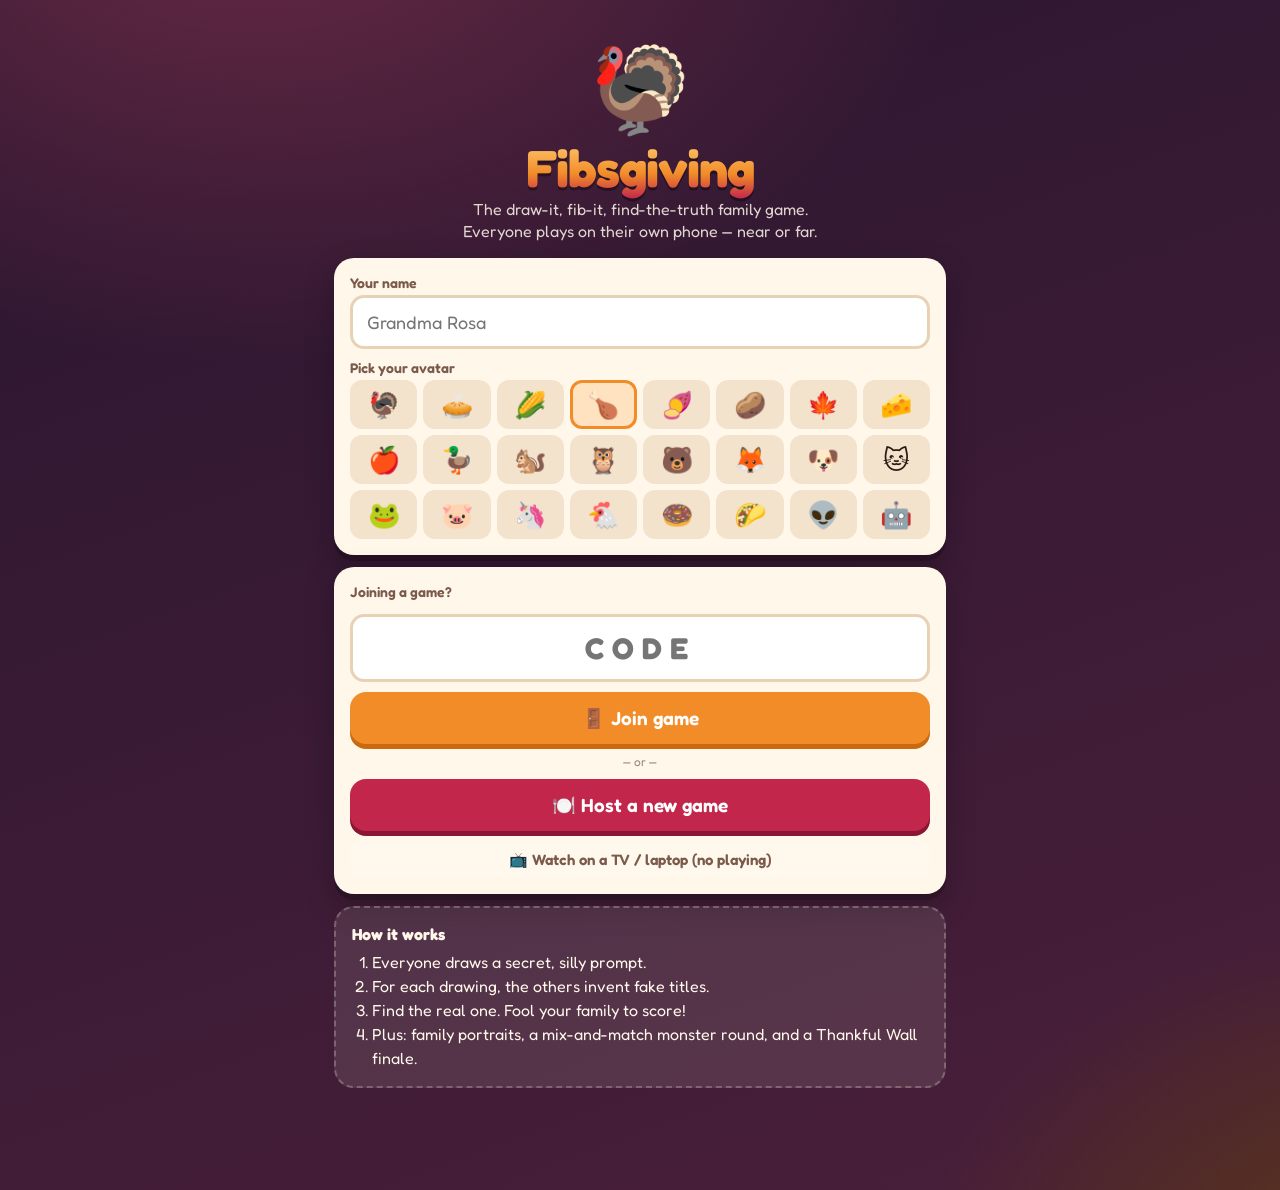
==== fibsgiving/index.html @ 655c479a "Add Fibsgiving: a phone-based draw-and-bluff family party game Four rounds (Fib Frames, Family Portr" ====
<!doctype html>
<html lang="en">
<head>
<meta charset="utf-8">
<meta name="viewport" content="width=device-width, initial-scale=1, maximum-scale=1, user-scalable=no, viewport-fit=cover">
<meta name="apple-mobile-web-app-capable" content="yes">
<meta name="mobile-web-app-capable" content="yes">
<meta name="theme-color" content="#2a1630">
<title>Fibsgiving</title>
<meta name="description" content="A draw-and-bluff family party game for your phones.">
<link rel="icon" href="data:image/svg+xml,<svg xmlns=%22http://www.w3.org/2000/svg%22 viewBox=%220 0 100 100%22><text y=%22.9em%22 font-size=%2290%22>🦃</text></svg>">
<link rel="preconnect" href="https://fonts.googleapis.com">
<link rel="preconnect" href="https://fonts.gstatic.com" crossorigin>
<link href="https://fonts.googleapis.com/css2?family=Fredoka:wght@400;500;600;700&display=swap" rel="stylesheet">
<link rel="stylesheet" href="style.css">
</head>
<body>
<div id="app"><div class="center-screen"><div class="big-emoji bob">🦃</div><p>Warming up the oven…</p></div></div>
<div id="fx"></div>
<div id="toast"></div>
<script src="vendor/supabase.js"></script>
<script src="vendor/qrcode.js"></script>
<script src="decks.js"></script>
<script src="app.js"></script>
</body>
</html>
---- fibsgiving/style.css ----
:root{
  --bg1:#2a1630; --bg2:#4a1f3a; --card:#fff7ea; --card2:#fdebd3; --ink:#2b1a12; --muted:#7a5a4a;
  --orange:#f28c28; --orange-d:#c96a10; --cran:#c2264b; --gold:#f5c542; --green:#5a8f3d; --blue:#3a7bd5;
  --radius:20px; --shadow:0 6px 0 rgba(0,0,0,.18), 0 12px 30px rgba(0,0,0,.25);
}
*{box-sizing:border-box;-webkit-tap-highlight-color:transparent}
html{background:#2a1630}
html,body{margin:0;min-height:100%}
body{
  font-family:'Fredoka',system-ui,-apple-system,sans-serif; color:var(--card);
  background:radial-gradient(1200px 800px at 20% -10%, #6b2a45 0%, transparent 60%),
             radial-gradient(900px 700px at 110% 110%, #5b3a12 0%, transparent 55%),
             linear-gradient(160deg,var(--bg1),var(--bg2));
  min-height:100dvh; overscroll-behavior:none;
  -webkit-user-select:none; user-select:none;
}
input,textarea{-webkit-user-select:text;user-select:text}
#app{max-width:640px;margin:0 auto;padding:calc(env(safe-area-inset-top) + 10px) 14px calc(env(safe-area-inset-bottom) + 90px);min-height:100dvh}
h1,h2,h3{margin:.2em 0;line-height:1.1}
p{line-height:1.35}
.center-screen{min-height:70dvh;display:flex;flex-direction:column;align-items:center;justify-content:center;text-align:center;gap:6px}
.big-emoji{font-size:84px;line-height:1}
.bob{animation:bob 1.6s ease-in-out infinite}
@keyframes bob{50%{transform:translateY(-10px) rotate(-6deg)}}
.logo{font-size:52px;font-weight:700;letter-spacing:-1px;margin:6px 0 0;
  background:linear-gradient(180deg,#ffd37a,#f28c28 60%,#c2264b);-webkit-background-clip:text;background-clip:text;color:transparent;
  filter:drop-shadow(0 3px 0 rgba(0,0,0,.35))}
.tag{opacity:.85;margin-top:0}

.card{background:var(--card);color:var(--ink);border-radius:var(--radius);padding:16px;box-shadow:var(--shadow);margin:12px 0}
.card.soft{background:rgba(255,247,234,.1);color:var(--card);box-shadow:none;border:2px dashed rgba(255,247,234,.25)}
.btn{appearance:none;border:0;font:inherit;font-weight:600;font-size:19px;border-radius:16px;padding:14px 18px;
  background:var(--orange);color:#fff;box-shadow:0 5px 0 var(--orange-d);cursor:pointer;width:100%;
  transition:transform .08s, box-shadow .08s;touch-action:manipulation}
.btn:active{transform:translateY(4px);box-shadow:0 1px 0 var(--orange-d)}
.btn.alt{background:var(--cran);box-shadow:0 5px 0 #8a1534}
.btn.ghost{background:rgba(255,255,255,.12);box-shadow:none;color:var(--card)}
.btn.green{background:var(--green);box-shadow:0 5px 0 #3b6226}
.btn.small{font-size:15px;padding:9px 12px;border-radius:12px;width:auto}
.btn[disabled]{opacity:.45;pointer-events:none}
.row{display:flex;gap:10px;align-items:center}
.row.wrap{flex-wrap:wrap}
.grow{flex:1}
.stack>*+*{margin-top:10px}
label.lbl{font-weight:600;font-size:14px;color:var(--muted);display:block;margin-bottom:4px}
input.txt,textarea.txt{width:100%;font:inherit;font-size:18px;padding:13px 14px;border-radius:14px;border:3px solid #e8d2b5;background:#fff;color:var(--ink);outline:none}
input.txt:focus,textarea.txt:focus{border-color:var(--orange)}
input.code{text-transform:uppercase;letter-spacing:8px;text-align:center;font-size:30px;font-weight:700}
.avatars{display:grid;grid-template-columns:repeat(8,1fr);gap:6px}
.av-opt{font-size:26px;padding:6px 0;border-radius:12px;background:#f4e3cc;border:3px solid transparent;text-align:center;cursor:pointer}
.av-opt.sel{border-color:var(--orange);background:#ffe2bf}

/* top bar */
.topbar{display:flex;align-items:center;gap:8px;margin-bottom:6px;font-weight:600}
.chip{background:rgba(255,255,255,.13);padding:6px 11px;border-radius:999px;font-size:14px;white-space:nowrap}
.chip.code{letter-spacing:2px}
.timer{margin-left:auto;font-size:20px;font-weight:700;min-width:58px;text-align:center;background:var(--card);color:var(--ink);border-radius:999px;padding:4px 12px}
.timer.hurry{background:var(--cran);color:#fff;animation:pulse .5s infinite alternate}
@keyframes pulse{to{transform:scale(1.08)}}
.iconbtn{background:rgba(255,255,255,.13);border:0;color:var(--card);font-size:18px;border-radius:999px;width:38px;height:38px;cursor:pointer}

.hostbar{display:flex;gap:8px;justify-content:center;margin:8px 0}
.phase-title{text-align:center;font-size:15px;text-transform:uppercase;letter-spacing:2px;opacity:.8;margin:6px 0 2px}
.prompt{font-size:26px;font-weight:700;text-align:center;margin:4px 0 10px;color:#fff}
.prompt small{display:block;font-size:14px;font-weight:500;opacity:.75;letter-spacing:1px;text-transform:uppercase}
.secret{background:var(--cran);color:#fff;border-radius:14px;padding:10px 14px;text-align:center;font-size:22px;font-weight:700;box-shadow:var(--shadow)}
.secret small{display:block;font-size:12px;letter-spacing:2px;opacity:.85;text-transform:uppercase}

/* players */
.plist{display:grid;grid-template-columns:repeat(auto-fill,minmax(130px,1fr));gap:8px}
.pl{display:flex;align-items:center;gap:8px;background:#f4e3cc;border-radius:14px;padding:8px 10px;color:var(--ink);font-weight:600;position:relative;overflow:hidden}
.pl .em{font-size:26px}
.pl .nm{white-space:nowrap;overflow:hidden;text-overflow:ellipsis}
.pl.vip{background:linear-gradient(135deg,#fff2b0,#f5c542);box-shadow:0 0 0 3px #f5c542, 0 0 18px rgba(245,197,66,.7)}
.pl.off{opacity:.45}
.pl .dot{width:9px;height:9px;border-radius:50%;background:#58c26b;position:absolute;top:6px;right:6px}
.pl.off .dot{background:#aaa}
.crown{position:absolute;top:-2px;left:4px;font-size:14px}
.tiny{font-size:12px;opacity:.75}
.waiting{display:flex;flex-wrap:wrap;gap:6px;justify-content:center;margin-top:8px}
.wface{font-size:26px;background:rgba(255,255,255,.12);border-radius:50%;width:44px;height:44px;display:flex;align-items:center;justify-content:center;position:relative}
.wface.done{background:var(--green)}
.wface.done::after{content:'✓';position:absolute;bottom:-4px;right:-4px;background:#fff;color:var(--green);font-size:12px;font-weight:700;border-radius:50%;width:18px;height:18px;display:flex;align-items:center;justify-content:center}

/* drawing */
.canvas-wrap{position:relative;background:#fff;border-radius:16px;overflow:hidden;box-shadow:var(--shadow);touch-action:none}
.canvas-wrap canvas{display:block;width:100%;height:auto;touch-action:none}
.guide-strip{width:100%;display:block;border-radius:16px 16px 0 0;border-bottom:3px dashed var(--orange);background:#fff}
.strip-wrap{position:relative;overflow:hidden;border-radius:16px 16px 0 0;background:#fff;box-shadow:var(--shadow)}
.strip-wrap img{display:block;width:100%;opacity:.95}
.strip-wrap + .canvas-wrap{border-radius:0 0 16px 16px}
.guide-line{position:absolute;left:0;right:0;border-top:3px dashed rgba(242,140,40,.7);pointer-events:none}
.guide-label{position:absolute;right:8px;font-size:11px;color:var(--orange-d);font-weight:600;pointer-events:none}
.tools{display:flex;flex-wrap:wrap;gap:6px;margin:10px 0;align-items:center}
.sw{width:34px;height:34px;border-radius:50%;border:3px solid rgba(255,255,255,.5);cursor:pointer;flex:none}
.sw.sel{border-color:#fff;transform:scale(1.15);box-shadow:0 0 0 3px var(--orange)}
.sz{width:38px;height:38px;border-radius:50%;background:rgba(255,255,255,.14);display:flex;align-items:center;justify-content:center;cursor:pointer;border:2px solid transparent}
.sz.sel{border-color:var(--orange)}
.sz i{display:block;background:#fff;border-radius:50%}
.tool{background:rgba(255,255,255,.14);border:0;color:#fff;border-radius:12px;padding:8px 10px;font:inherit;font-size:15px;cursor:pointer}
.tool.sel{background:var(--orange)}

.art{background:#fff;border-radius:16px;box-shadow:var(--shadow);overflow:hidden;position:relative;max-width:min(100%,46vh);margin-left:auto;margin-right:auto}
.art.creature{max-width:min(100%,30vh)}
.gal .art,.gal .art.creature{max-width:100%}
.art img{display:block;width:100%;min-height:120px}
.art .ph{aspect-ratio:1/1;display:flex;align-items:center;justify-content:center;color:var(--muted);font-size:40px}
.art .by{position:absolute;bottom:8px;left:8px;background:rgba(43,26,18,.75);color:#fff;font-size:13px;padding:3px 9px;border-radius:999px}
.creature img{display:block;width:100%;min-height:60px}
.creature .ph{aspect-ratio:3/2}

/* options */
.opts{display:flex;flex-direction:column;gap:9px;margin-top:12px}
.opt{display:flex;align-items:center;gap:8px;background:var(--card);color:var(--ink);border-radius:16px;padding:4px 6px 4px 14px;box-shadow:0 4px 0 #d9bf9c;font-size:19px;font-weight:600;min-height:56px}
.opt .t{flex:1;padding:8px 0;cursor:pointer}
.opt.mine{opacity:.55}
.opt.sel{background:var(--orange);color:#fff;box-shadow:0 4px 0 var(--orange-d)}
.heart{border:0;background:transparent;font-size:24px;cursor:pointer;padding:8px;filter:grayscale(1);opacity:.5}
.heart.on{filter:none;opacity:1;animation:pop .3s}
@keyframes pop{50%{transform:scale(1.4)}}

/* reveal */
.rv{background:var(--card);color:var(--ink);border-radius:16px;padding:12px 14px;margin-top:10px;box-shadow:var(--shadow);animation:slideUp .45s cubic-bezier(.2,1.4,.4,1)}
.rv.truth{background:linear-gradient(135deg,#d7f5c8,#a8e08e);box-shadow:0 0 0 4px #5a8f3d, var(--shadow)}
.rv .t{font-size:21px;font-weight:700}
.rv .meta{font-size:15px;margin-top:6px;color:var(--muted)}
.rv .pts{float:right;font-weight:700;color:var(--green)}
.stamp{display:inline-block;font-weight:700;font-size:13px;letter-spacing:1px;padding:3px 8px;border-radius:8px;color:#fff;background:var(--cran);transform:rotate(-4deg);margin-left:6px}
.stamp.ok{background:var(--green)}
@keyframes slideUp{from{transform:translateY(30px) scale(.9);opacity:0}}
.faces{display:inline-flex;gap:2px;flex-wrap:wrap;vertical-align:middle}

/* leaderboard */
.lb-row{display:flex;align-items:center;gap:10px;background:var(--card);color:var(--ink);border-radius:14px;padding:10px 12px;margin:8px 0;box-shadow:0 4px 0 #d9bf9c;animation:slideUp .5s both}
.lb-row .rank{font-weight:700;width:26px;text-align:center}
.lb-row .em{font-size:26px}
.lb-row .nm{flex:1;font-weight:600}
.lb-row .sc{font-weight:700;font-size:20px}
.lb-row .dl{font-size:13px;color:var(--green);font-weight:700;display:block;text-align:right}
.podium{display:flex;align-items:flex-end;justify-content:center;gap:10px;margin:20px 0}
.pod{text-align:center;width:30%}
.pod .em{font-size:44px}
.pod .bar{border-radius:12px 12px 0 0;background:var(--gold);color:var(--ink);font-weight:700;padding-top:8px}
.pod.p2 .bar{background:#d9d9e3}.pod.p3 .bar{background:#e0a96d}
.award{display:flex;gap:12px;align-items:center;background:var(--card);color:var(--ink);border-radius:14px;padding:10px 12px;margin:8px 0}
.award .ic{font-size:32px}

/* intro */
.intro{text-align:center;padding-top:6vh}
.intro .big-emoji{font-size:96px}
.intro h1{font-size:42px;color:#fff}
.rules{background:rgba(255,255,255,.1);border-radius:16px;padding:12px 16px;text-align:left;font-size:17px}
.rules li{margin:6px 0}

/* notes */
.note{background:#fff3c4;color:var(--ink);border-radius:6px;padding:22px 18px;font-size:24px;font-weight:500;box-shadow:var(--shadow);transform:rotate(-1.5deg);min-height:160px;animation:slideUp .6s}
.note .from{margin-top:14px;font-size:16px;font-weight:700;color:var(--muted)}

/* reactions */
.reactbar{position:fixed;left:0;right:0;bottom:0;padding:8px 10px calc(env(safe-area-inset-bottom) + 8px);display:flex;justify-content:center;gap:6px;
  background:linear-gradient(transparent,rgba(30,10,25,.85) 35%);z-index:20}
.reactbar button{font-size:26px;background:rgba(255,255,255,.12);border:0;border-radius:50%;width:48px;height:48px;cursor:pointer;touch-action:manipulation}
.reactbar button:active{transform:scale(1.25)}
#fx{position:fixed;inset:0;pointer-events:none;z-index:30;overflow:hidden}
.floater{position:absolute;bottom:-60px;font-size:40px;animation:floatUp 2.8s ease-out forwards;text-align:center}
.floater small{display:block;font-size:11px;background:rgba(0,0,0,.45);color:#fff;border-radius:999px;padding:1px 6px}
@keyframes floatUp{0%{transform:translateY(0) scale(.6);opacity:0}10%{opacity:1;transform:translateY(-60px) scale(1.1)}100%{transform:translateY(-85vh) translateX(var(--dx)) scale(1);opacity:0}}
.confetti{position:absolute;top:-20px;width:10px;height:14px;animation:fall 3s linear forwards}
@keyframes fall{to{transform:translateY(110vh) rotate(720deg)}}
#toast{opacity:0;position:fixed;top:calc(env(safe-area-inset-top) + 12px);left:50%;transform:translateX(-50%) translateY(-120px);background:var(--card);color:var(--ink);padding:10px 16px;border-radius:14px;font-weight:600;box-shadow:var(--shadow);transition:transform .3s;z-index:40;max-width:90vw;text-align:center}
#toast.show{transform:translateX(-50%) translateY(0);opacity:1}

.qr{background:#fff;border-radius:14px;padding:8px;display:inline-block;line-height:0}
.qr svg{display:block;width:150px;height:150px}
.roomcode{font-size:56px;font-weight:700;letter-spacing:10px;color:var(--ink);line-height:1}
.toggle{display:inline-flex;gap:6px;flex-wrap:wrap}
.toggle button{font:inherit;font-size:15px;border-radius:999px;border:2px solid #e0c7a6;background:#fff;color:var(--ink);padding:7px 12px;cursor:pointer}
.toggle button.on{background:var(--orange);border-color:var(--orange);color:#fff}

/* gallery */
.gal{display:grid;grid-template-columns:repeat(auto-fill,minmax(260px,1fr));gap:14px}
.gal .art{background:#fff;color:var(--ink)}
.gal .cap{padding:10px 12px}
.gal .cap b{display:block;font-size:18px}
.gal .cap span{font-size:13px;color:var(--muted)}
.wide #app{max-width:1100px}
.mt{margin-top:14px}.center{text-align:center}
.hidden{display:none!important}
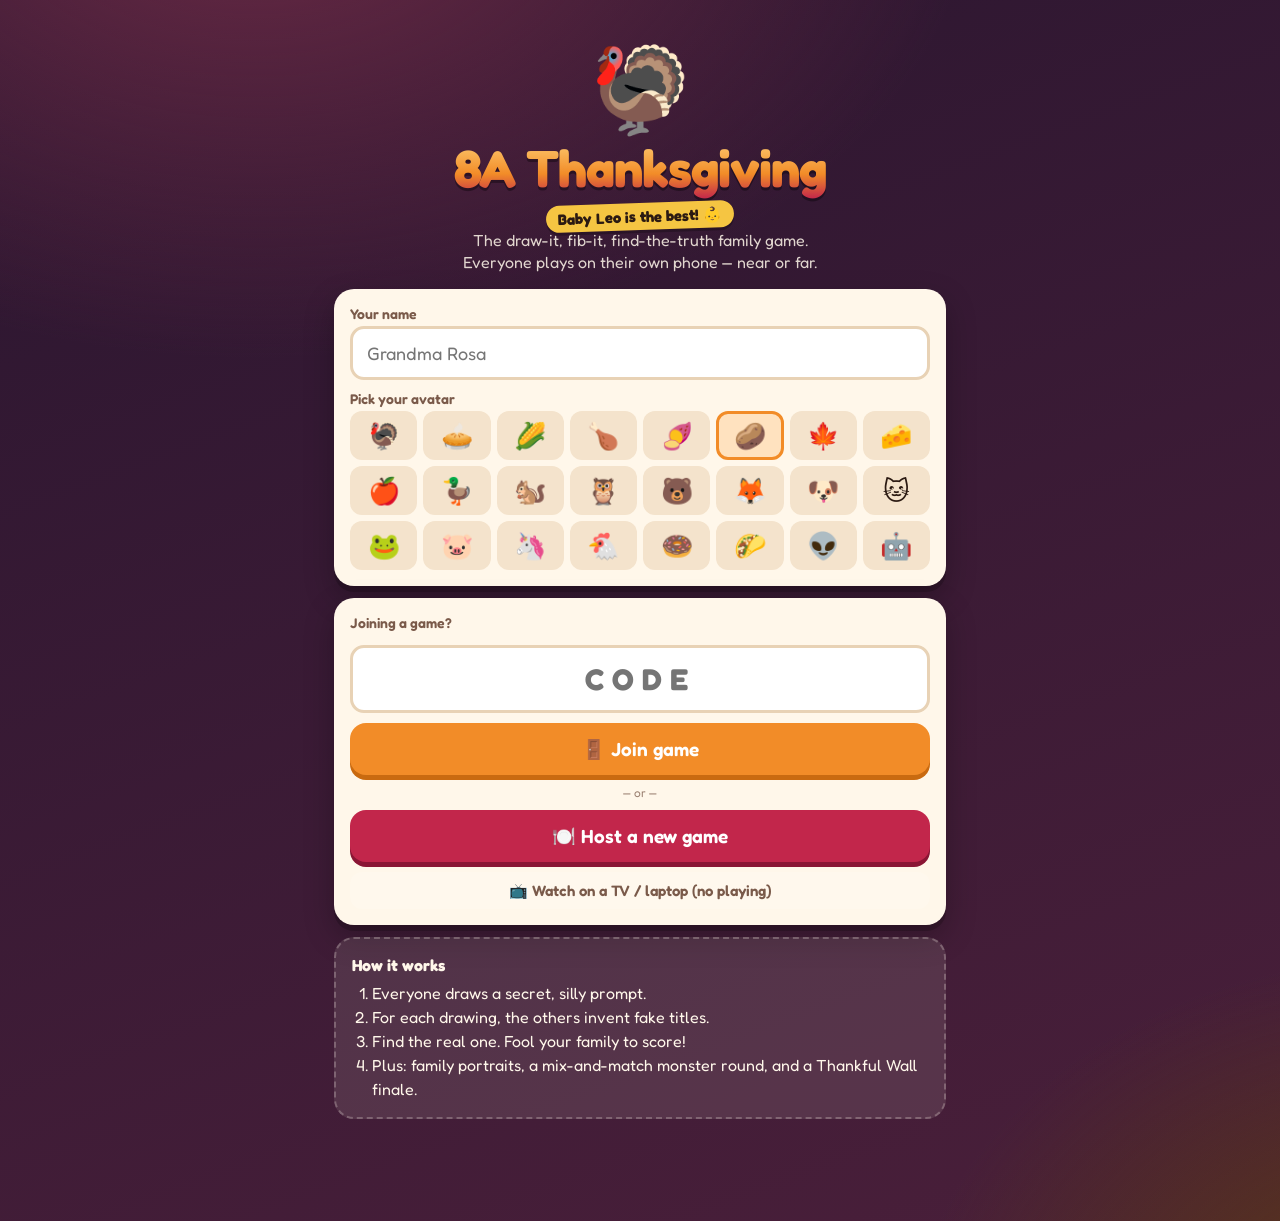
==== commit 9fec3cd4: "Rename to 8A Thanksgiving and add live video bubbles - New name and Baby Leo tagline on home, lobby," ====
--- a/fibsgiving/index.html
+++ b/fibsgiving/index.html
@@ -6,8 +6,8 @@
 <meta name="apple-mobile-web-app-capable" content="yes">
 <meta name="mobile-web-app-capable" content="yes">
 <meta name="theme-color" content="#2a1630">
-<title>Fibsgiving</title>
-<meta name="description" content="A draw-and-bluff family party game for your phones.">
+<title>8A Thanksgiving</title>
+<meta name="description" content="8A Thanksgiving — a draw-and-bluff family party game. Baby Leo is the best!">
 <link rel="icon" href="data:image/svg+xml,<svg xmlns=%22http://www.w3.org/2000/svg%22 viewBox=%220 0 100 100%22><text y=%22.9em%22 font-size=%2290%22>🦃</text></svg>">
 <link rel="preconnect" href="https://fonts.googleapis.com">
 <link rel="preconnect" href="https://fonts.gstatic.com" crossorigin>
@@ -15,7 +15,27 @@
 <link rel="stylesheet" href="style.css">
 </head>
 <body>
+<div id="cams" class="cams hidden">
+  <div id="camTiles" class="cam-tiles"></div>
+  <div id="camCtl" class="cam-ctl"></div>
+</div>
+<div id="camAsk" class="sheet-wrap hidden"><div class="sheet">
+  <h3>📹 Live video with the family</h3>
+  <p class="tiny" style="color:var(--muted)">See each other's faces while you play. Mics start OFF so the table doesn't echo. Works best with up to ~6 cameras.</p>
+  <button class="btn green" data-cam="share">📷 Share my camera</button>
+  <button class="btn" data-cam="watch" style="margin-top:10px">👀 Just watch</button>
+  <button class="btn alt hidden" data-cam="off" style="margin-top:10px">⏹ Turn off video</button>
+  <button class="btn ghost" data-cam="cancel" style="margin-top:10px;color:var(--muted)">Cancel</button>
+</div></div>
+<div id="spot" class="spot hidden"><video playsinline autoplay muted></video><div class="spot-nm"></div><div class="tiny">tap to close</div></div>
 <div id="app"><div class="center-screen"><div class="big-emoji bob">🦃</div><p>Warming up the oven…</p></div></div>
+<div id="chat" class="chat hidden" role="dialog" aria-label="Family chat">
+  <div class="chat-head"><b>💬 Family Chat</b><button id="chatClose" class="iconbtn" aria-label="Close chat">✕</button></div>
+  <div id="chatList" class="chat-list"></div>
+  <div id="chatQuick" class="chat-quick"></div>
+  <form id="chatForm" class="chat-form" autocomplete="off"><input id="chatIn" maxlength="300" placeholder="Say something to the family…" enterkeyhint="send"><button class="btn small" type="submit">Send</button></form>
+  <div id="chatRO" class="tiny center hidden" style="padding:10px">📺 TV mode is read-only</div>
+</div>
 <div id="fx"></div>
 <div id="toast"></div>
 <script src="vendor/supabase.js"></script>
--- a/fibsgiving/style.css
+++ b/fibsgiving/style.css
@@ -83,21 +83,26 @@
 .wface.done::after{content:'✓';position:absolute;bottom:-4px;right:-4px;background:#fff;color:var(--green);font-size:12px;font-weight:700;border-radius:50%;width:18px;height:18px;display:flex;align-items:center;justify-content:center}
 
 /* drawing */
-.canvas-wrap{position:relative;background:#fff;border-radius:16px;overflow:hidden;box-shadow:var(--shadow);touch-action:none}
-.canvas-wrap canvas{display:block;width:100%;height:auto;touch-action:none}
+.canvas-wrap{position:relative;background:#fff;border-radius:16px;overflow:hidden;box-shadow:var(--shadow);touch-action:none;-webkit-touch-callout:none;-webkit-user-select:none;user-select:none}
+.canvas-wrap canvas{display:block;width:100%;height:auto;touch-action:none;-webkit-touch-callout:none;-webkit-user-select:none;user-select:none;-webkit-tap-highlight-color:transparent}
+.drawzone{margin:10px auto 0}
+.drawzone.sq{max-width:min(100%,calc(100svh - 310px))}
+.drawzone.wide{max-width:min(100%,calc((100svh - 360px) * 1.5))}
+.swatches{display:grid;grid-template-columns:repeat(12,1fr);gap:4px;margin:10px 0 6px}
+.swatches .sw{width:auto;aspect-ratio:1/1;height:auto}
 .guide-strip{width:100%;display:block;border-radius:16px 16px 0 0;border-bottom:3px dashed var(--orange);background:#fff}
 .strip-wrap{position:relative;overflow:hidden;border-radius:16px 16px 0 0;background:#fff;box-shadow:var(--shadow)}
 .strip-wrap img{display:block;width:100%;opacity:.95}
 .strip-wrap + .canvas-wrap{border-radius:0 0 16px 16px}
 .guide-line{position:absolute;left:0;right:0;border-top:3px dashed rgba(242,140,40,.7);pointer-events:none}
 .guide-label{position:absolute;right:8px;font-size:11px;color:var(--orange-d);font-weight:600;pointer-events:none}
-.tools{display:flex;flex-wrap:wrap;gap:6px;margin:10px 0;align-items:center}
+.tools{display:flex;flex-wrap:wrap;gap:6px;margin:6px 0 10px;align-items:center;justify-content:space-between}
 .sw{width:34px;height:34px;border-radius:50%;border:3px solid rgba(255,255,255,.5);cursor:pointer;flex:none}
 .sw.sel{border-color:#fff;transform:scale(1.15);box-shadow:0 0 0 3px var(--orange)}
 .sz{width:38px;height:38px;border-radius:50%;background:rgba(255,255,255,.14);display:flex;align-items:center;justify-content:center;cursor:pointer;border:2px solid transparent}
 .sz.sel{border-color:var(--orange)}
 .sz i{display:block;background:#fff;border-radius:50%}
-.tool{background:rgba(255,255,255,.14);border:0;color:#fff;border-radius:12px;padding:8px 10px;font:inherit;font-size:15px;cursor:pointer}
+.tool{background:rgba(255,255,255,.14);border:0;color:#fff;border-radius:12px;width:40px;height:38px;font-size:19px;cursor:pointer;padding:0}
 .tool.sel{background:var(--orange)}
 
 .art{background:#fff;border-radius:16px;box-shadow:var(--shadow);overflow:hidden;position:relative;max-width:min(100%,46vh);margin-left:auto;margin-right:auto}
@@ -186,3 +191,75 @@
 .wide #app{max-width:1100px}
 .mt{margin-top:14px}.center{text-align:center}
 .hidden{display:none!important}
+
+/* Pass the Canvas */
+.cgrid{display:grid;grid-template-columns:1fr 1fr;gap:10px;margin-top:10px}
+.cpick{background:#fff;border-radius:14px;overflow:hidden;border:4px solid transparent;box-shadow:var(--shadow);cursor:pointer}
+.cpick.sel{border-color:var(--orange);transform:scale(1.02)}
+.cpick img{width:100%;display:block}
+.cpick .f{padding:4px 8px;color:var(--ink);font-size:14px}
+
+/* Family chat */
+.chatbtn{position:relative}
+.badge{position:absolute;top:-4px;right:-4px;background:var(--cran);color:#fff;font-size:11px;font-weight:700;min-width:18px;height:18px;border-radius:9px;padding:0 4px;display:flex;align-items:center;justify-content:center}
+.chat{position:fixed;left:8px;right:8px;top:8px;height:85vh;max-width:620px;margin:0 auto;z-index:35;background:var(--card);color:var(--ink);border-radius:20px;box-shadow:0 20px 60px rgba(0,0,0,.5);display:flex;flex-direction:column;overflow:hidden}
+.chat.hidden{display:none}
+.chat-head{display:flex;align-items:center;justify-content:space-between;padding:10px 12px 10px 16px;background:var(--orange);color:#fff;font-size:18px}
+.chat-head .iconbtn{background:rgba(255,255,255,.25);color:#fff}
+.chat-list{flex:1;overflow-y:auto;-webkit-overflow-scrolling:touch;padding:10px 10px 4px;overscroll-behavior:contain}
+.msg{display:flex;align-items:flex-end;gap:6px;margin:6px 0}
+.msg .mav{font-size:24px;line-height:1}
+.msg .bub{background:#f4e3cc;border-radius:16px 16px 16px 4px;padding:7px 11px;max-width:78%;font-size:16px;word-wrap:break-word;overflow-wrap:anywhere;-webkit-user-select:text;user-select:text}
+.msg .who{font-size:12px;font-weight:700;color:var(--muted)}
+.msg .ts{font-size:10px;color:var(--muted);text-align:right;margin-top:2px}
+.msg.me{justify-content:flex-end}
+.msg.me .bub{background:var(--orange);color:#fff;border-radius:16px 16px 4px 16px}
+.msg.me .ts{color:rgba(255,255,255,.8)}
+.msg.vip .bub{background:linear-gradient(135deg,#fff2b0,#f5c542);box-shadow:0 0 0 2px #f5c542}
+.chat-quick{display:flex;gap:6px;overflow-x:auto;padding:6px 10px;-webkit-overflow-scrolling:touch;scrollbar-width:none}
+.chat-quick::-webkit-scrollbar{display:none}
+.chat-quick button{flex:none;font:inherit;font-size:14px;border:2px solid #e0c7a6;background:#fff;color:var(--ink);border-radius:999px;padding:6px 10px;cursor:pointer}
+.chat-form{display:flex;gap:8px;padding:8px 10px calc(env(safe-area-inset-bottom) + 10px);border-top:2px solid #f0dcc0}
+.chat-form input{flex:1;font:inherit;font-size:16px;padding:10px 14px;border-radius:999px;border:2px solid #e8d2b5;outline:none;min-width:0;-webkit-user-select:text;user-select:text}
+.chat-form input:focus{border-color:var(--orange)}
+.chat-form .btn{width:auto}
+.chat-log{max-height:none}
+.topbar .chip{min-width:0;overflow:hidden;text-overflow:ellipsis}
+.topbar .chip.code{flex:none}
+.topbar .iconbtn,.topbar .timer{flex:none}
+.msg.vip .bub,.msg.me.vip .bub{color:var(--ink)}
+.msg.me.vip .ts{color:var(--muted)}
+.logo{font-size:clamp(34px,11vw,52px)}
+.leo{display:inline-block;margin-top:4px;background:var(--gold);color:var(--ink);font-weight:700;font-size:15px;padding:4px 12px;border-radius:999px;transform:rotate(-2deg);box-shadow:0 3px 0 rgba(0,0,0,.25)}
+
+/* Live video */
+.badge.live{background:#e53935;font-size:8px;min-width:12px;height:12px;top:-2px;right:-2px;padding:0}
+.cams{position:sticky;top:0;z-index:25;max-width:640px;margin:0 auto;padding:calc(env(safe-area-inset-top) + 6px) 10px 6px;background:rgba(30,10,25,.88);-webkit-backdrop-filter:blur(8px);backdrop-filter:blur(8px);border-radius:0 0 18px 18px}
+.cams.hidden{display:none}
+.cams + #app{padding-top:8px}
+.cam-tiles{display:flex;gap:8px;overflow-x:auto;scrollbar-width:none;-webkit-overflow-scrolling:touch;min-height:40px;align-items:flex-start}
+.cam-tiles::-webkit-scrollbar{display:none}
+.cam-tile{flex:none;width:76px;text-align:center;cursor:pointer}
+.cam-tile video{width:76px;height:76px;object-fit:cover;border-radius:16px;background:#000;display:block;border:3px solid rgba(255,255,255,.25)}
+.cam-tile.self video{transform:scaleX(-1)}
+.cams.rear .cam-tile.self video{transform:none}
+.cam-tile.vip video{border-color:var(--gold);box-shadow:0 0 12px rgba(245,197,66,.8)}
+.cam-nm{display:block;font-size:11px;font-weight:600;white-space:nowrap;overflow:hidden;text-overflow:ellipsis;margin-top:2px}
+.cam-empty{font-size:13px;opacity:.8;padding:10px 4px}
+.cam-ctl{display:flex;gap:6px;margin-top:6px;align-items:center;flex-wrap:wrap}
+.cam-ctl button{font:inherit;font-size:13px;font-weight:600;background:rgba(255,255,255,.14);color:#fff;border:0;border-radius:999px;padding:6px 10px;cursor:pointer}
+.cam-ctl button.on{background:var(--green)}
+.sheet-wrap{position:fixed;inset:0;background:rgba(0,0,0,.55);z-index:45;display:flex;align-items:flex-end;justify-content:center}
+.sheet-wrap.hidden{display:none}
+.sheet{background:var(--card);color:var(--ink);width:100%;max-width:520px;border-radius:22px 22px 0 0;padding:18px 16px calc(env(safe-area-inset-bottom) + 18px)}
+.spot{position:fixed;inset:0;z-index:50;background:rgba(0,0,0,.92);display:flex;flex-direction:column;align-items:center;justify-content:center;gap:8px;color:#fff}
+.spot.hidden{display:none}
+.spot video{width:min(92vw,560px);max-height:70vh;border-radius:20px;background:#000;object-fit:contain}
+.spot video.mirror{transform:scaleX(-1)}
+.spot-nm{font-size:20px;font-weight:700}
+.drawzone.sq{max-width:min(100%,calc(100svh - 310px - var(--camh,0px)))}
+.drawzone.wide{max-width:min(100%,calc((100svh - 360px - var(--camh,0px)) * 1.5))}
+body.drawing .cam-tile{width:46px}
+body.drawing .cam-tile video{width:46px;height:46px;border-radius:12px;border-width:2px}
+body.drawing .cam-nm,body.drawing .cam-ctl,body.drawing .cam-empty{display:none}
+body.drawing .cams{padding-bottom:4px}
